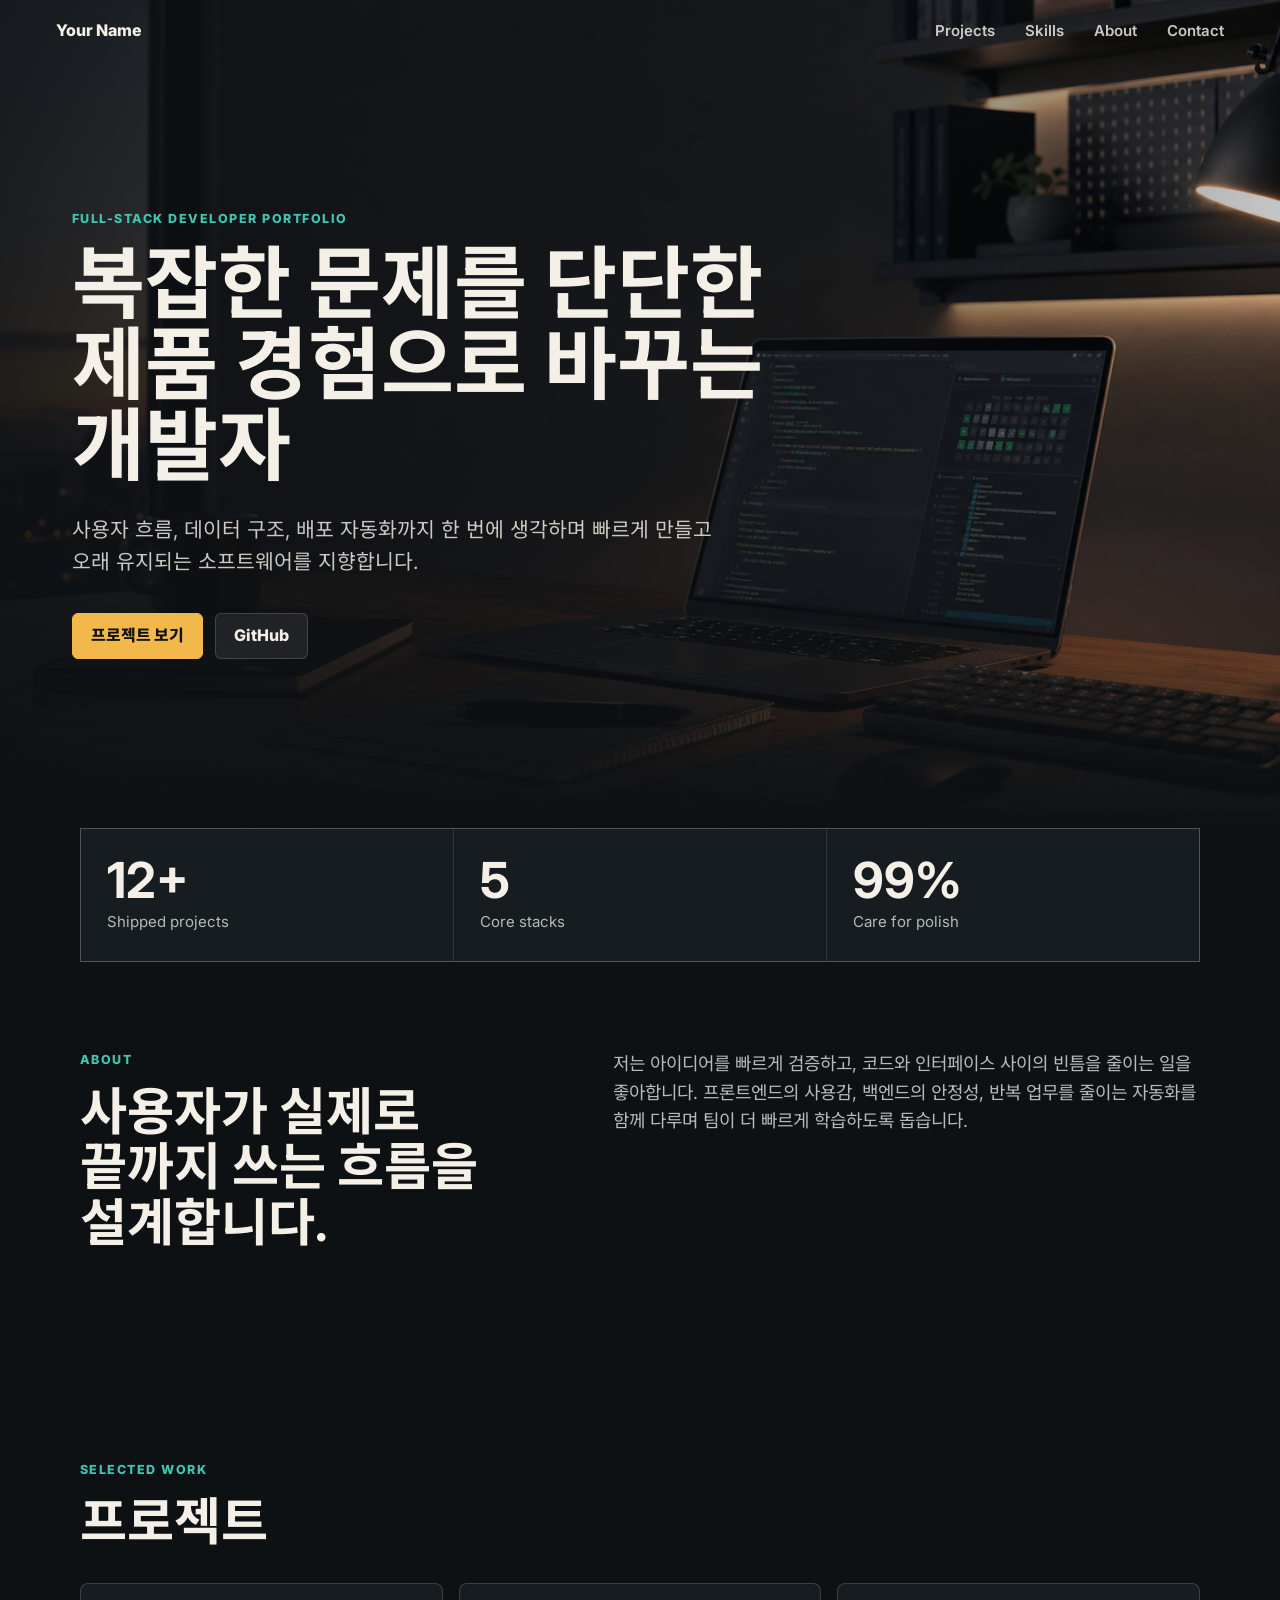
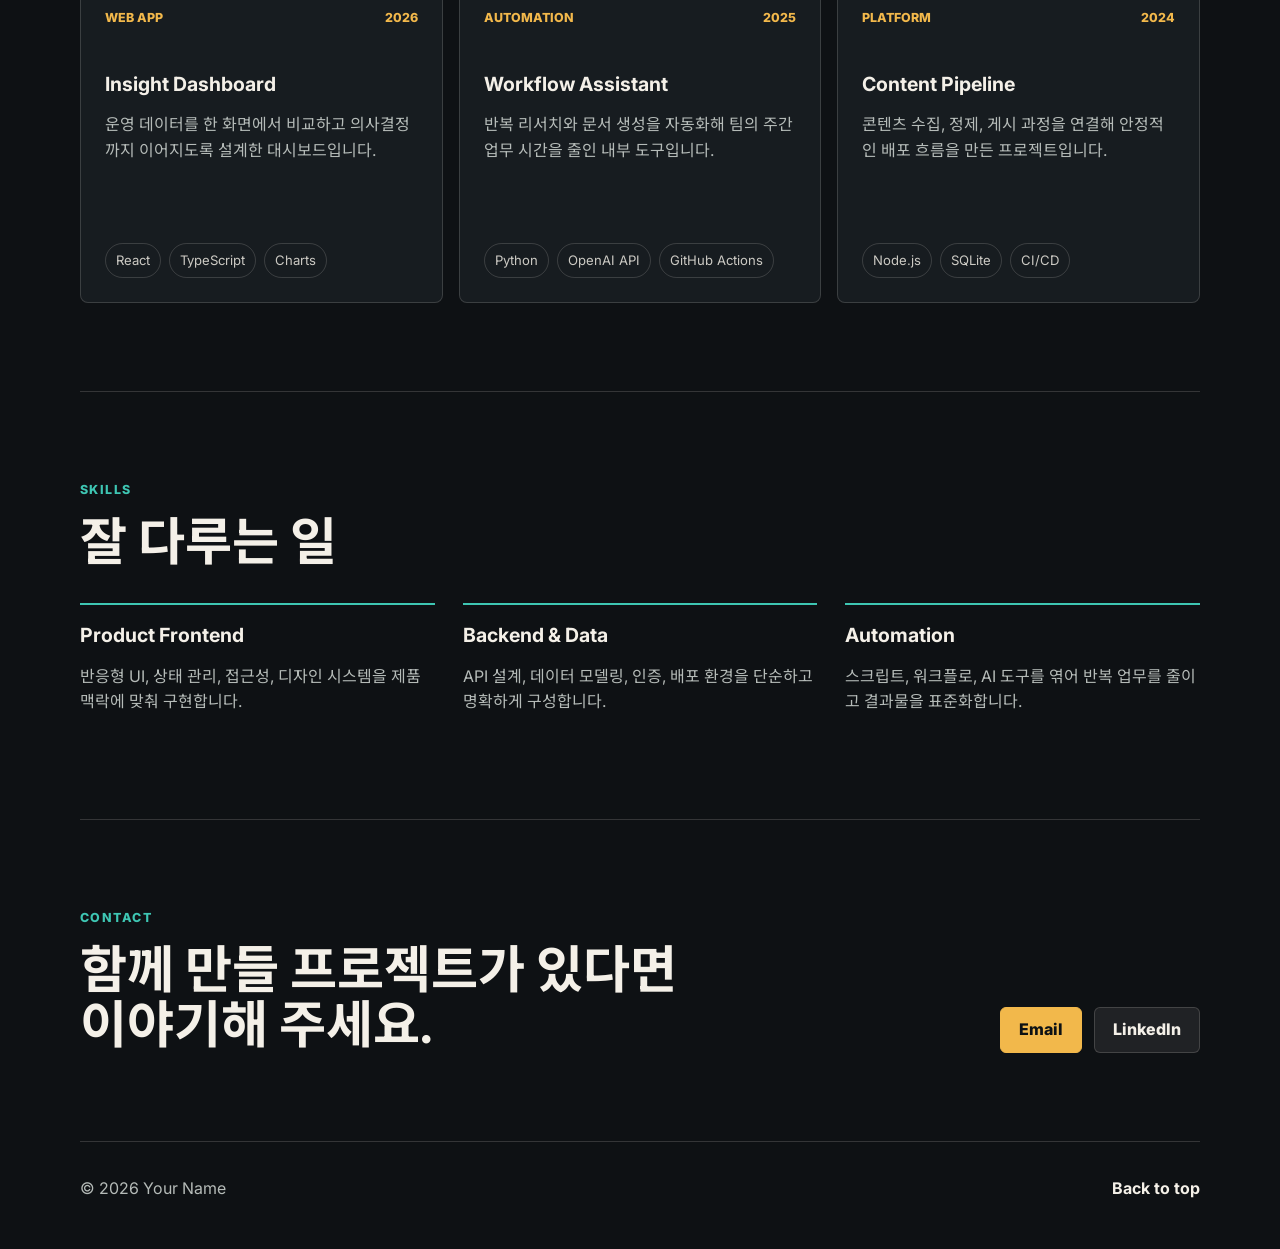
==== index.html @ 2c56b73a "Initial portfolio site" ====
<!doctype html>
<html lang="ko">
  <head>
    <meta charset="utf-8">
    <meta name="viewport" content="width=device-width, initial-scale=1">
    <meta name="description" content="문제를 제품으로 바꾸는 개발자 포트폴리오">
    <meta property="og:title" content="Developer Portfolio">
    <meta property="og:description" content="프론트엔드, 백엔드, 자동화를 연결해 실제로 쓰이는 제품을 만듭니다.">
    <meta property="og:type" content="website">
    <meta property="og:image" content="assets/hero-workspace.png">
    <title>Developer Portfolio</title>
    <link rel="preconnect" href="https://fonts.googleapis.com">
    <link rel="preconnect" href="https://fonts.gstatic.com" crossorigin>
    <link href="https://fonts.googleapis.com/css2?family=Inter:wght@400;500;600;700;800&family=Noto+Sans+KR:wght@400;500;700;800&display=swap" rel="stylesheet">
    <link rel="stylesheet" href="styles.css">
  </head>
  <body>
    <header class="site-header" data-header>
      <a class="brand" href="#top" aria-label="홈으로 이동">Your Name</a>
      <nav class="nav" aria-label="주요 섹션">
        <a href="#work">Projects</a>
        <a href="#skills">Skills</a>
        <a href="#about">About</a>
        <a href="#contact">Contact</a>
      </nav>
    </header>

    <main id="top">
      <section class="hero" aria-label="소개">
        <img class="hero-image" src="assets/hero-workspace.png" alt="개발자 작업 공간 이미지">
        <div class="hero-overlay"></div>
        <div class="hero-content">
          <p class="eyebrow">Full-stack Developer Portfolio</p>
          <h1>복잡한 문제를 단단한 제품 경험으로 바꾸는 개발자</h1>
          <p class="hero-copy">
            사용자 흐름, 데이터 구조, 배포 자동화까지 한 번에 생각하며 빠르게 만들고 오래 유지되는 소프트웨어를 지향합니다.
          </p>
          <div class="hero-actions" aria-label="주요 링크">
            <a class="button primary" href="#work">프로젝트 보기</a>
            <a class="button secondary" href="https://github.com/" target="_blank" rel="noreferrer">GitHub</a>
          </div>
        </div>
      </section>

      <section class="section stats" aria-label="주요 지표">
        <div>
          <strong>12+</strong>
          <span>Shipped projects</span>
        </div>
        <div>
          <strong>5</strong>
          <span>Core stacks</span>
        </div>
        <div>
          <strong>99%</strong>
          <span>Care for polish</span>
        </div>
      </section>

      <section class="section intro" id="about">
        <div class="section-heading">
          <p class="eyebrow">About</p>
          <h2>사용자가 실제로 끝까지 쓰는 흐름을 설계합니다.</h2>
        </div>
        <p>
          저는 아이디어를 빠르게 검증하고, 코드와 인터페이스 사이의 빈틈을 줄이는 일을 좋아합니다. 프론트엔드의 사용감,
          백엔드의 안정성, 반복 업무를 줄이는 자동화를 함께 다루며 팀이 더 빠르게 학습하도록 돕습니다.
        </p>
      </section>

      <section class="section work" id="work">
        <div class="section-heading">
          <p class="eyebrow">Selected Work</p>
          <h2>프로젝트</h2>
        </div>
        <div class="project-grid">
          <article class="project-card">
            <div class="project-meta">
              <span>Web App</span>
              <span>2026</span>
            </div>
            <h3>Insight Dashboard</h3>
            <p>운영 데이터를 한 화면에서 비교하고 의사결정까지 이어지도록 설계한 대시보드입니다.</p>
            <ul class="tag-list" aria-label="기술 스택">
              <li>React</li>
              <li>TypeScript</li>
              <li>Charts</li>
            </ul>
          </article>
          <article class="project-card">
            <div class="project-meta">
              <span>Automation</span>
              <span>2025</span>
            </div>
            <h3>Workflow Assistant</h3>
            <p>반복 리서치와 문서 생성을 자동화해 팀의 주간 업무 시간을 줄인 내부 도구입니다.</p>
            <ul class="tag-list" aria-label="기술 스택">
              <li>Python</li>
              <li>OpenAI API</li>
              <li>GitHub Actions</li>
            </ul>
          </article>
          <article class="project-card">
            <div class="project-meta">
              <span>Platform</span>
              <span>2024</span>
            </div>
            <h3>Content Pipeline</h3>
            <p>콘텐츠 수집, 정제, 게시 과정을 연결해 안정적인 배포 흐름을 만든 프로젝트입니다.</p>
            <ul class="tag-list" aria-label="기술 스택">
              <li>Node.js</li>
              <li>SQLite</li>
              <li>CI/CD</li>
            </ul>
          </article>
        </div>
      </section>

      <section class="section skills" id="skills">
        <div class="section-heading">
          <p class="eyebrow">Skills</p>
          <h2>잘 다루는 일</h2>
        </div>
        <div class="skill-columns">
          <div>
            <h3>Product Frontend</h3>
            <p>반응형 UI, 상태 관리, 접근성, 디자인 시스템을 제품 맥락에 맞춰 구현합니다.</p>
          </div>
          <div>
            <h3>Backend & Data</h3>
            <p>API 설계, 데이터 모델링, 인증, 배포 환경을 단순하고 명확하게 구성합니다.</p>
          </div>
          <div>
            <h3>Automation</h3>
            <p>스크립트, 워크플로, AI 도구를 엮어 반복 업무를 줄이고 결과물을 표준화합니다.</p>
          </div>
        </div>
      </section>

      <section class="section contact" id="contact">
        <div>
          <p class="eyebrow">Contact</p>
          <h2>함께 만들 프로젝트가 있다면 이야기해 주세요.</h2>
        </div>
        <div class="contact-actions">
          <a class="button primary" href="mailto:your.email@example.com">Email</a>
          <a class="button secondary" href="https://www.linkedin.com/" target="_blank" rel="noreferrer">LinkedIn</a>
        </div>
      </section>
    </main>

    <footer class="footer">
      <span>© <span data-year></span> Your Name</span>
      <a href="#top">Back to top</a>
    </footer>

    <script src="script.js"></script>
  </body>
</html>
---- styles.css ----
:root {
  color-scheme: dark;
  --bg: #0e1114;
  --panel: #171c20;
  --panel-strong: #20272c;
  --text: #f4f0e8;
  --muted: #b5bbb8;
  --line: rgba(244, 240, 232, 0.16);
  --accent: #f2b84b;
  --accent-2: #3ec6b3;
  --ink: #0d1114;
  --max: 1120px;
}

* {
  box-sizing: border-box;
}

html {
  scroll-behavior: smooth;
}

body {
  margin: 0;
  background: var(--bg);
  color: var(--text);
  font-family: Inter, "Noto Sans KR", system-ui, -apple-system, BlinkMacSystemFont, "Segoe UI", sans-serif;
  line-height: 1.6;
}

a {
  color: inherit;
  text-decoration: none;
}

.site-header {
  position: fixed;
  top: 0;
  left: 0;
  right: 0;
  z-index: 10;
  display: flex;
  align-items: center;
  justify-content: space-between;
  gap: 24px;
  padding: 18px clamp(20px, 5vw, 56px);
  border-bottom: 1px solid transparent;
  transition: background 180ms ease, border-color 180ms ease, backdrop-filter 180ms ease;
}

.site-header.is-scrolled {
  background: rgba(14, 17, 20, 0.84);
  border-color: var(--line);
  backdrop-filter: blur(16px);
}

.brand {
  font-weight: 800;
  letter-spacing: 0;
}

.nav {
  display: flex;
  align-items: center;
  gap: clamp(12px, 3vw, 30px);
  color: rgba(244, 240, 232, 0.82);
  font-size: 0.94rem;
  font-weight: 600;
}

.nav a {
  transition: color 160ms ease;
}

.nav a:hover {
  color: var(--text);
}

.hero {
  position: relative;
  min-height: 92vh;
  display: grid;
  align-items: center;
  overflow: hidden;
  padding: 132px clamp(20px, 6vw, 72px) 92px;
}

.hero-image,
.hero-overlay {
  position: absolute;
  inset: 0;
}

.hero-image {
  width: 100%;
  height: 100%;
  object-fit: cover;
}

.hero-overlay {
  background:
    linear-gradient(90deg, rgba(14, 17, 20, 0.92) 0%, rgba(14, 17, 20, 0.72) 42%, rgba(14, 17, 20, 0.24) 100%),
    linear-gradient(0deg, var(--bg) 0%, rgba(14, 17, 20, 0) 34%);
}

.hero-content {
  position: relative;
  width: min(760px, 100%);
}

.eyebrow {
  margin: 0 0 14px;
  color: var(--accent-2);
  font-size: 0.78rem;
  font-weight: 800;
  letter-spacing: 0.12em;
  text-transform: uppercase;
}

h1,
h2,
h3,
p {
  overflow-wrap: break-word;
}

h1 {
  margin: 0;
  max-width: 780px;
  font-size: clamp(3rem, 6.2vw, 5.8rem);
  line-height: 1.02;
  letter-spacing: 0;
  word-break: keep-all;
}

h2 {
  margin: 0;
  font-size: clamp(2rem, 4vw, 3.4rem);
  line-height: 1.08;
  letter-spacing: 0;
  word-break: keep-all;
}

h3 {
  margin: 0;
  font-size: 1.22rem;
  line-height: 1.25;
}

.hero-copy {
  max-width: 650px;
  margin: 28px 0 0;
  color: rgba(244, 240, 232, 0.82);
  font-size: clamp(1.04rem, 2vw, 1.28rem);
}

.hero-actions,
.contact-actions {
  display: flex;
  flex-wrap: wrap;
  gap: 12px;
  margin-top: 34px;
}

.button {
  display: inline-flex;
  min-height: 46px;
  align-items: center;
  justify-content: center;
  border: 1px solid var(--line);
  border-radius: 6px;
  padding: 0 18px;
  font-weight: 800;
  transition: transform 160ms ease, background 160ms ease, border-color 160ms ease;
}

.button:hover {
  transform: translateY(-2px);
}

.button.primary {
  background: var(--accent);
  color: var(--ink);
  border-color: var(--accent);
}

.button.secondary {
  background: rgba(244, 240, 232, 0.08);
  color: var(--text);
}

.section {
  width: min(var(--max), calc(100% - 40px));
  margin: 0 auto;
  padding: 88px 0;
}

.stats {
  display: grid;
  grid-template-columns: repeat(3, 1fr);
  gap: 1px;
  width: min(var(--max), calc(100% - 40px));
  padding: 0;
  background: var(--line);
  border: 1px solid var(--line);
}

.stats div {
  min-height: 132px;
  display: grid;
  align-content: center;
  gap: 4px;
  padding: 26px;
  background: var(--panel);
}

.stats strong {
  font-size: clamp(2rem, 4vw, 3.1rem);
  line-height: 1;
}

.stats span {
  color: var(--muted);
  font-size: 0.94rem;
}

.intro {
  display: grid;
  grid-template-columns: 0.9fr 1.1fr;
  gap: 52px;
  align-items: start;
}

.intro > p {
  margin: 0;
  color: var(--muted);
  font-size: 1.12rem;
}

.section-heading {
  margin-bottom: 34px;
}

.project-grid {
  display: grid;
  grid-template-columns: repeat(3, 1fr);
  gap: 16px;
}

.project-card {
  min-height: 320px;
  display: flex;
  flex-direction: column;
  padding: 24px;
  background: var(--panel);
  border: 1px solid var(--line);
  border-radius: 8px;
}

.project-card p {
  color: var(--muted);
}

.project-meta {
  display: flex;
  justify-content: space-between;
  gap: 16px;
  margin-bottom: 44px;
  color: var(--accent);
  font-size: 0.78rem;
  font-weight: 800;
  text-transform: uppercase;
}

.tag-list {
  display: flex;
  flex-wrap: wrap;
  gap: 8px;
  margin: auto 0 0;
  padding: 0;
  list-style: none;
}

.tag-list li {
  border: 1px solid var(--line);
  border-radius: 999px;
  padding: 6px 10px;
  color: rgba(244, 240, 232, 0.82);
  font-size: 0.82rem;
}

.skills {
  border-top: 1px solid var(--line);
  border-bottom: 1px solid var(--line);
}

.skill-columns {
  display: grid;
  grid-template-columns: repeat(3, 1fr);
  gap: 28px;
}

.skill-columns div {
  padding-top: 18px;
  border-top: 2px solid var(--accent-2);
}

.skill-columns p {
  color: var(--muted);
}

.contact {
  display: flex;
  align-items: end;
  justify-content: space-between;
  gap: 32px;
}

.contact h2 {
  max-width: 760px;
}

.footer {
  display: flex;
  align-items: center;
  justify-content: space-between;
  width: min(var(--max), calc(100% - 40px));
  margin: 0 auto;
  padding: 34px 0 48px;
  color: var(--muted);
  border-top: 1px solid var(--line);
}

.footer a {
  color: var(--text);
  font-weight: 700;
}

@media (max-width: 820px) {
  .site-header {
    align-items: flex-start;
    flex-direction: column;
    gap: 12px;
  }

  .nav {
    width: 100%;
    overflow-x: auto;
    padding-bottom: 2px;
  }

  .hero {
    min-height: 88vh;
    padding-top: 154px;
  }

  .stats,
  .intro,
  .project-grid,
  .skill-columns,
  .contact {
    grid-template-columns: 1fr;
  }

  .stats,
  .contact {
    display: grid;
  }

  .project-card {
    min-height: 280px;
  }
}

@media (max-width: 560px) {
  .hero {
    min-height: 86vh;
    padding-left: 20px;
    padding-right: 20px;
  }

  h1 {
    font-size: clamp(2.55rem, 13vw, 4rem);
  }

  .section {
    padding: 66px 0;
  }

  .stats div {
    min-height: 112px;
  }

  .button {
    width: 100%;
  }

  .footer {
    align-items: flex-start;
    flex-direction: column;
    gap: 12px;
  }
}
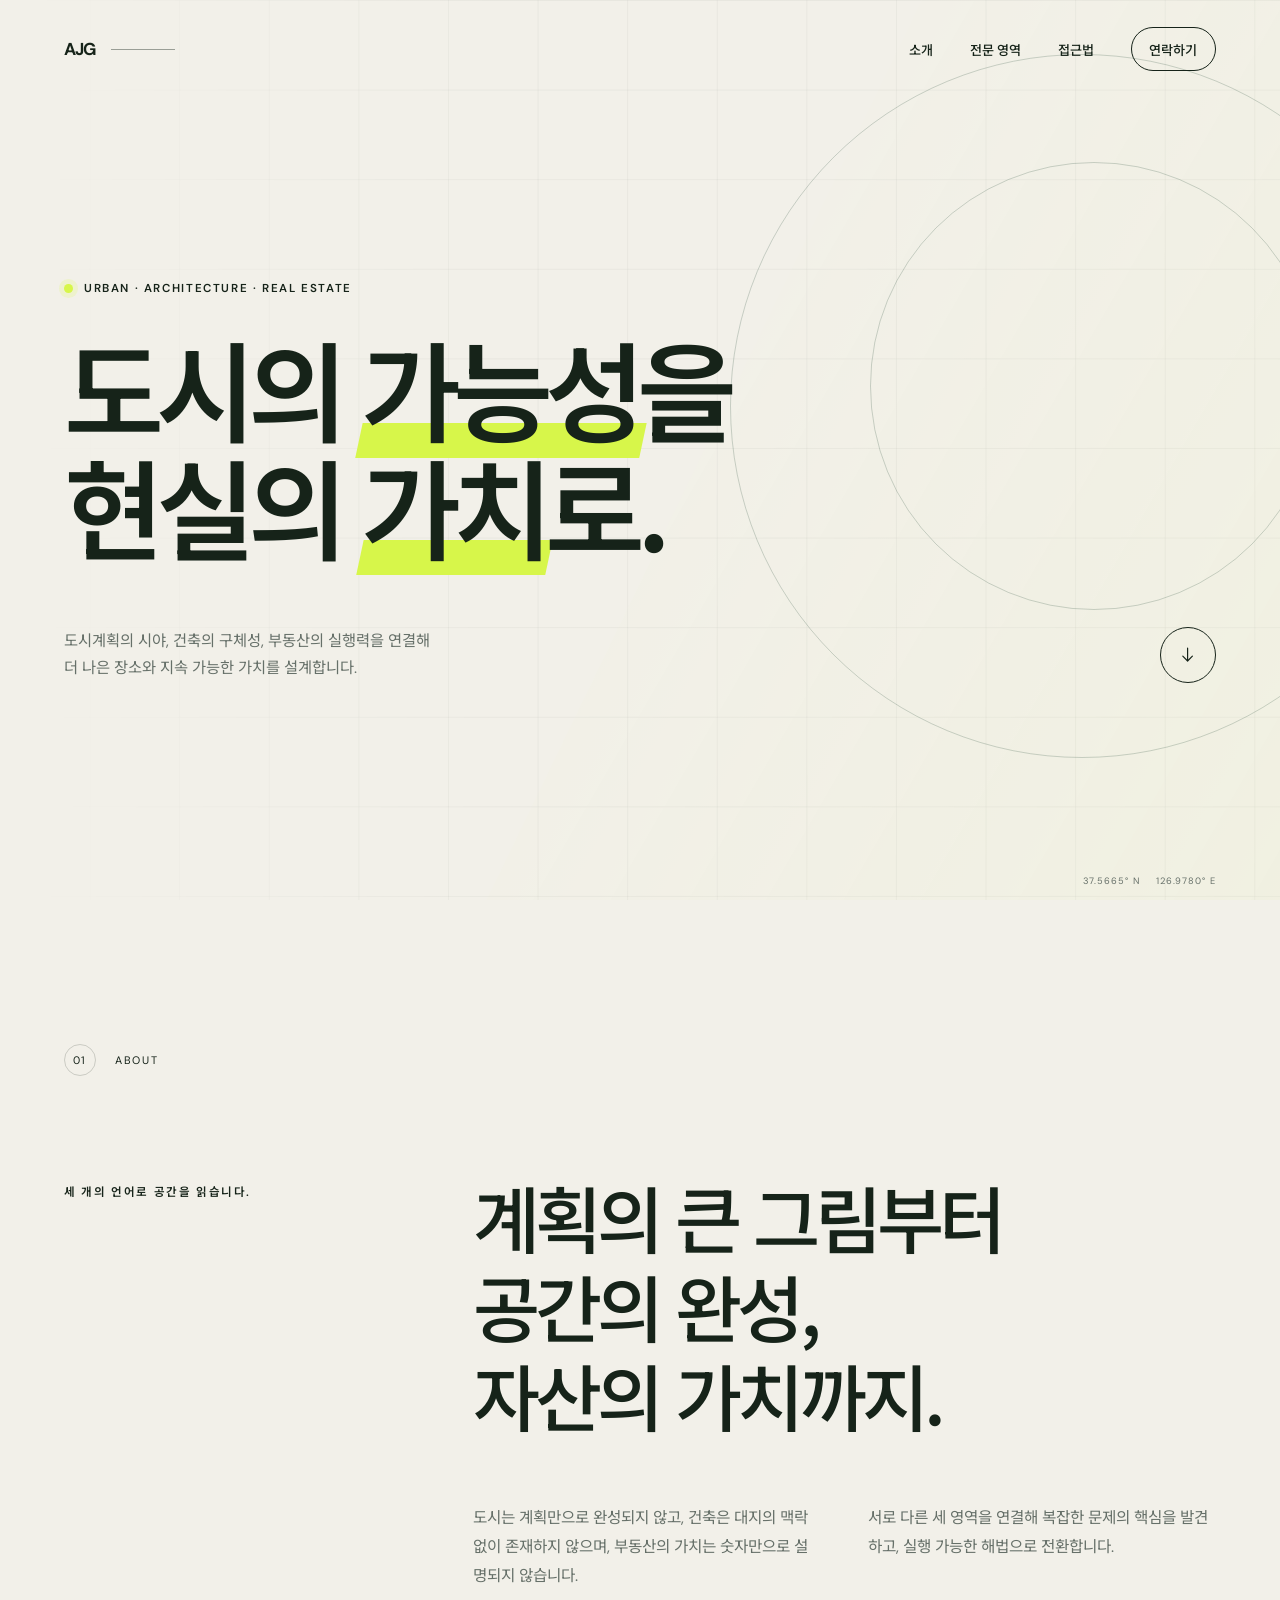
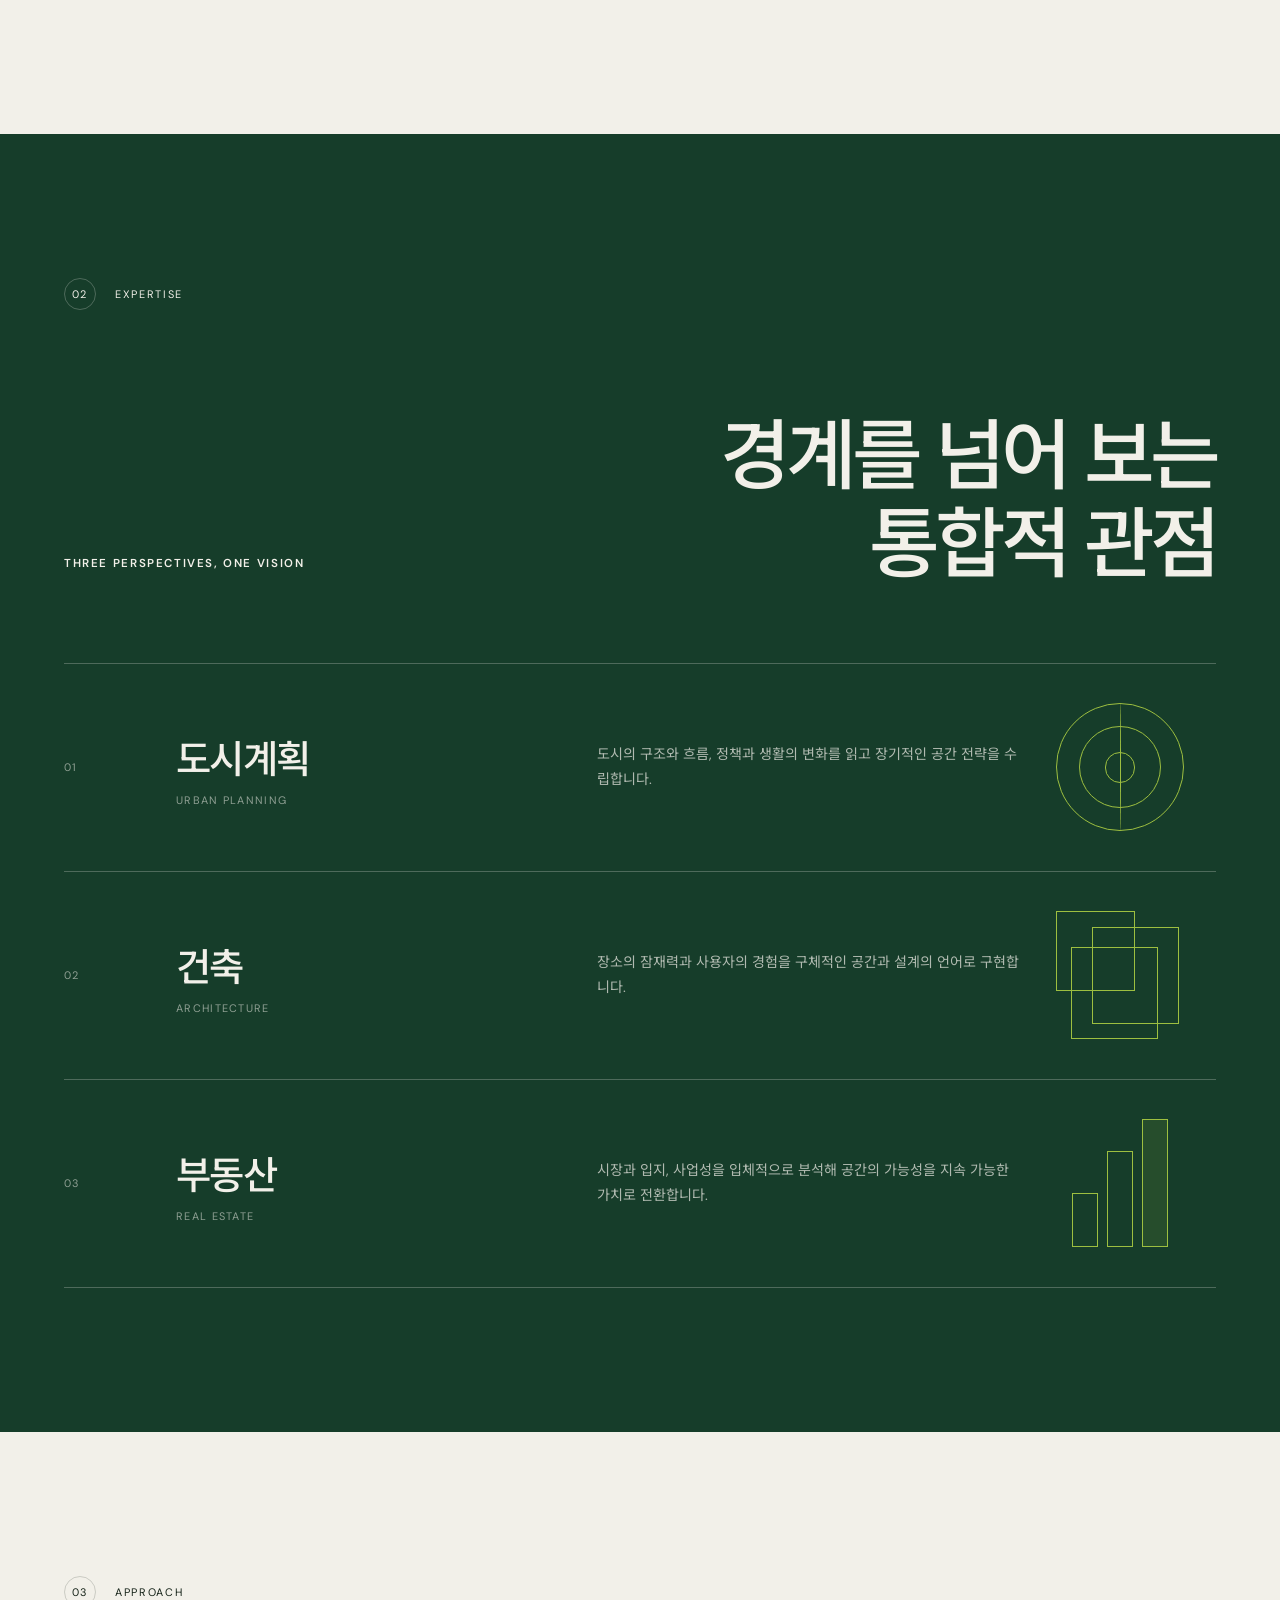
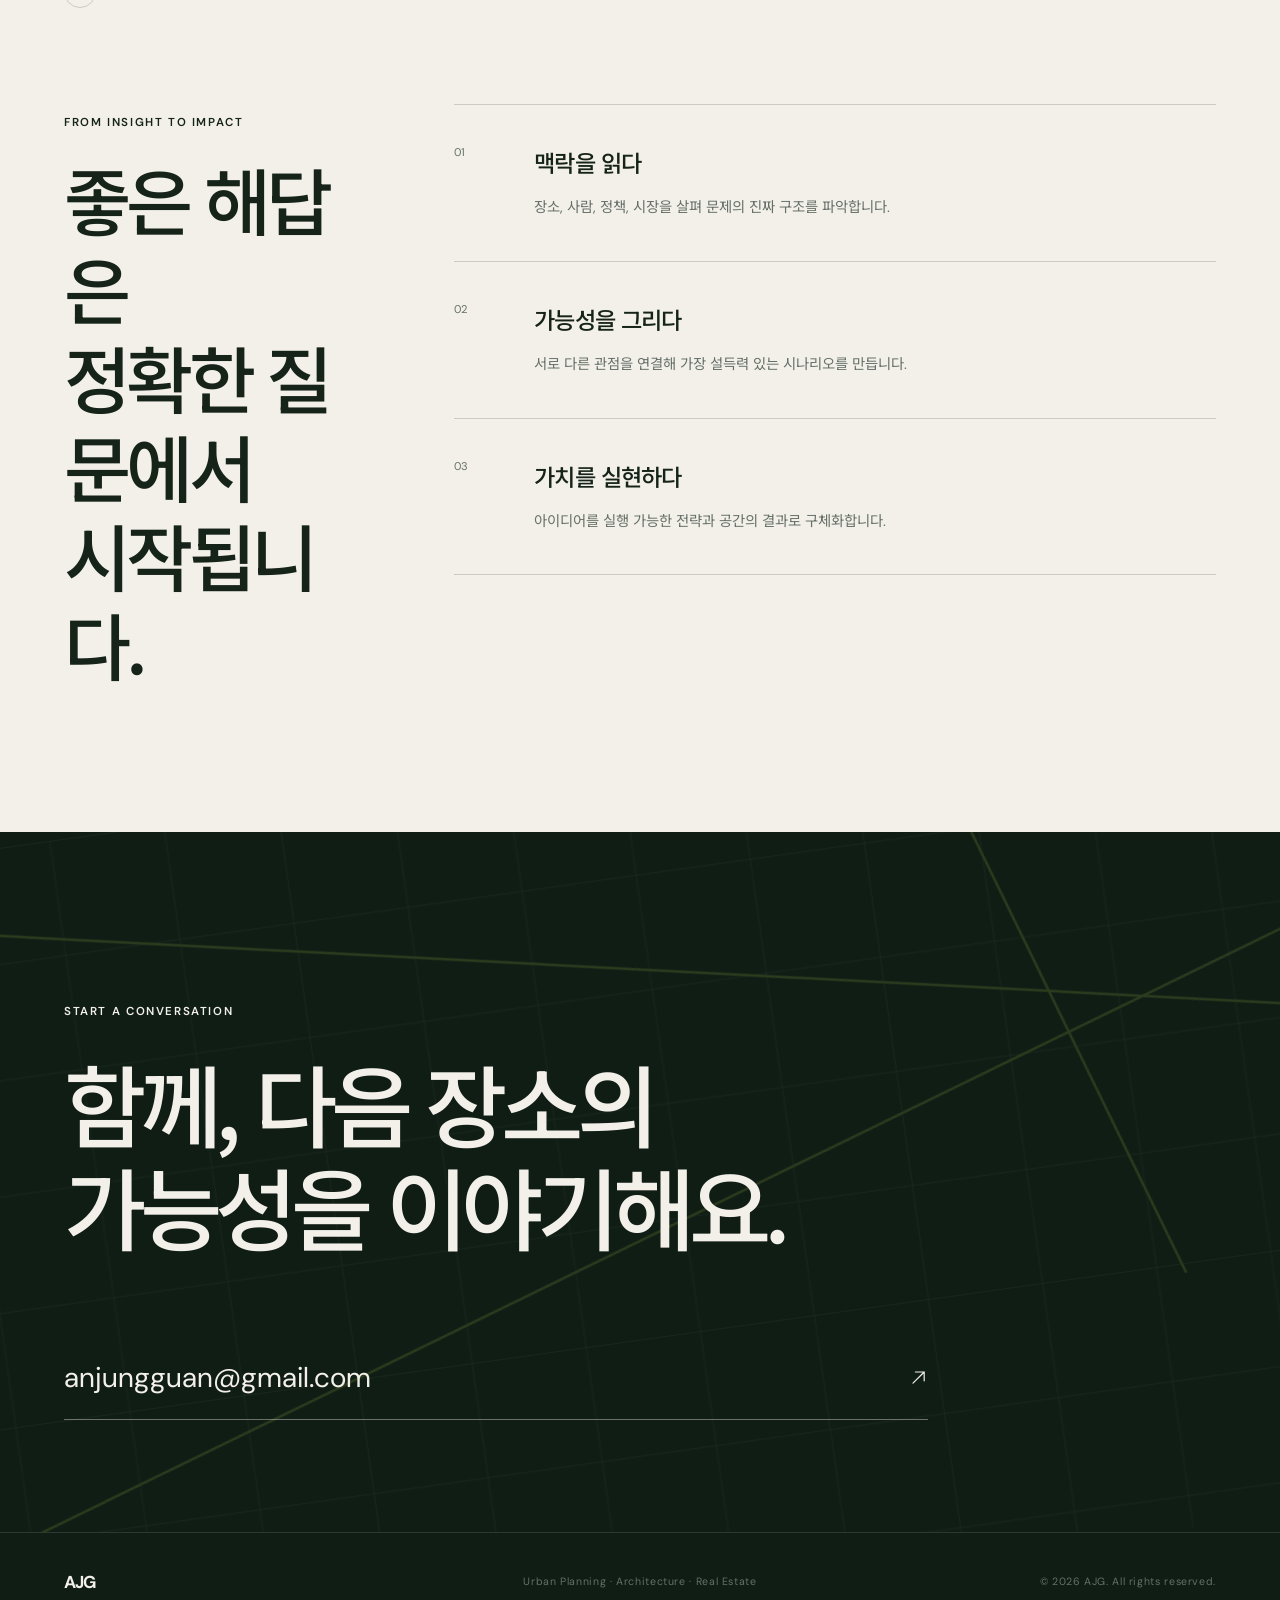
==== commit 9c9b13ce: "Update portfolio website" ====
--- a/index.html
+++ b/index.html
@@ -1,159 +1,227 @@
 <!doctype html>
 <html lang="ko">
   <head>
-    <meta charset="utf-8">
-    <meta name="viewport" content="width=device-width, initial-scale=1">
-    <meta name="description" content="문제를 제품으로 바꾸는 개발자 포트폴리오">
-    <meta property="og:title" content="Developer Portfolio">
-    <meta property="og:description" content="프론트엔드, 백엔드, 자동화를 연결해 실제로 쓰이는 제품을 만듭니다.">
-    <meta property="og:type" content="website">
-    <meta property="og:image" content="assets/hero-workspace.png">
-    <title>Developer Portfolio</title>
-    <link rel="preconnect" href="https://fonts.googleapis.com">
-    <link rel="preconnect" href="https://fonts.gstatic.com" crossorigin>
-    <link href="https://fonts.googleapis.com/css2?family=Inter:wght@400;500;600;700;800&family=Noto+Sans+KR:wght@400;500;700;800&display=swap" rel="stylesheet">
-    <link rel="stylesheet" href="styles.css">
+    <meta charset="UTF-8" />
+    <meta name="viewport" content="width=device-width, initial-scale=1.0" />
+    <meta
+      name="description"
+      content="도시계획, 건축, 부동산을 하나의 관점으로 연결하는 전문가 포트폴리오"
+    />
+    <meta name="theme-color" content="#f2f0e9" />
+    <title>AJG — 도시의 가능성을 설계합니다</title>
+    <link rel="preconnect" href="https://fonts.googleapis.com" />
+    <link rel="preconnect" href="https://fonts.gstatic.com" crossorigin />
+    <link
+      href="https://fonts.googleapis.com/css2?family=DM+Sans:wght@400;500;600&family=Noto+Sans+KR:wght@400;500;600;700&display=swap"
+      rel="stylesheet"
+    />
+    <link rel="stylesheet" href="./styles.css" />
+    <script src="./script.js" defer></script>
   </head>
   <body>
-    <header class="site-header" data-header>
-      <a class="brand" href="#top" aria-label="홈으로 이동">Your Name</a>
-      <nav class="nav" aria-label="주요 섹션">
-        <a href="#work">Projects</a>
-        <a href="#skills">Skills</a>
-        <a href="#about">About</a>
-        <a href="#contact">Contact</a>
+    <div class="cursor-glow" aria-hidden="true"></div>
+
+    <header class="site-header">
+      <a class="brand" href="#top" aria-label="처음으로">
+        <span class="brand-mark">AJG</span>
+        <span class="brand-line"></span>
+      </a>
+
+      <button class="menu-toggle" type="button" aria-expanded="false" aria-controls="main-nav">
+        <span class="sr-only">메뉴 열기</span>
+        <span></span>
+        <span></span>
+      </button>
+
+      <nav id="main-nav" class="main-nav" aria-label="주요 메뉴">
+        <a href="#about">소개</a>
+        <a href="#expertise">전문 영역</a>
+        <a href="#process">접근법</a>
+        <a class="nav-contact" href="#contact">연락하기</a>
       </nav>
     </header>
 
     <main id="top">
-      <section class="hero" aria-label="소개">
-        <img class="hero-image" src="assets/hero-workspace.png" alt="개발자 작업 공간 이미지">
-        <div class="hero-overlay"></div>
-        <div class="hero-content">
-          <p class="eyebrow">Full-stack Developer Portfolio</p>
-          <h1>복잡한 문제를 단단한 제품 경험으로 바꾸는 개발자</h1>
-          <p class="hero-copy">
-            사용자 흐름, 데이터 구조, 배포 자동화까지 한 번에 생각하며 빠르게 만들고 오래 유지되는 소프트웨어를 지향합니다.
+      <section class="hero">
+        <div class="hero-grid" aria-hidden="true"></div>
+        <div class="hero-orbit orbit-one" aria-hidden="true"></div>
+        <div class="hero-orbit orbit-two" aria-hidden="true"></div>
+
+        <div class="hero-kicker reveal">
+          <span class="pulse"></span>
+          Urban · Architecture · Real Estate
+        </div>
+
+        <h1 class="hero-title reveal">
+          도시의 <em>가능성</em>을<br />
+          현실의 <em>가치</em>로.
+        </h1>
+
+        <div class="hero-footer reveal">
+          <p>
+            도시계획의 시야, 건축의 구체성, 부동산의 실행력을 연결해<br />
+            더 나은 장소와 지속 가능한 가치를 설계합니다.
           </p>
-          <div class="hero-actions" aria-label="주요 링크">
-            <a class="button primary" href="#work">프로젝트 보기</a>
-            <a class="button secondary" href="https://github.com/" target="_blank" rel="noreferrer">GitHub</a>
+          <a class="round-link" href="#about" aria-label="소개로 이동">
+            <svg viewBox="0 0 24 24" aria-hidden="true">
+              <path d="M12 4v16M6 14l6 6 6-6" />
+            </svg>
+          </a>
+        </div>
+
+        <div class="coordinate" aria-hidden="true">
+          <span>37.5665° N</span>
+          <span>126.9780° E</span>
+        </div>
+      </section>
+
+      <section id="about" class="section about">
+        <div class="section-label reveal">
+          <span>01</span>
+          <p>About</p>
+        </div>
+
+        <div class="about-content">
+          <p class="eyebrow reveal">세 개의 언어로 공간을 읽습니다.</p>
+          <h2 class="section-title reveal">
+            계획의 큰 그림부터<br />
+            공간의 완성,<br />
+            자산의 가치까지.
+          </h2>
+          <div class="about-copy reveal">
+            <p>
+              도시는 계획만으로 완성되지 않고, 건축은 대지의 맥락 없이 존재하지 않으며,
+              부동산의 가치는 숫자만으로 설명되지 않습니다.
+            </p>
+            <p>
+              서로 다른 세 영역을 연결해 복잡한 문제의 핵심을 발견하고, 실행 가능한
+              해법으로 전환합니다.
+            </p>
           </div>
         </div>
       </section>
 
-      <section class="section stats" aria-label="주요 지표">
-        <div>
-          <strong>12+</strong>
-          <span>Shipped projects</span>
-        </div>
-        <div>
-          <strong>5</strong>
-          <span>Core stacks</span>
-        </div>
-        <div>
-          <strong>99%</strong>
-          <span>Care for polish</span>
-        </div>
-      </section>
-
-      <section class="section intro" id="about">
-        <div class="section-heading">
-          <p class="eyebrow">About</p>
-          <h2>사용자가 실제로 끝까지 쓰는 흐름을 설계합니다.</h2>
-        </div>
-        <p>
-          저는 아이디어를 빠르게 검증하고, 코드와 인터페이스 사이의 빈틈을 줄이는 일을 좋아합니다. 프론트엔드의 사용감,
-          백엔드의 안정성, 반복 업무를 줄이는 자동화를 함께 다루며 팀이 더 빠르게 학습하도록 돕습니다.
-        </p>
-      </section>
-
-      <section class="section work" id="work">
-        <div class="section-heading">
-          <p class="eyebrow">Selected Work</p>
-          <h2>프로젝트</h2>
-        </div>
-        <div class="project-grid">
-          <article class="project-card">
-            <div class="project-meta">
-              <span>Web App</span>
-              <span>2026</span>
-            </div>
-            <h3>Insight Dashboard</h3>
-            <p>운영 데이터를 한 화면에서 비교하고 의사결정까지 이어지도록 설계한 대시보드입니다.</p>
-            <ul class="tag-list" aria-label="기술 스택">
-              <li>React</li>
-              <li>TypeScript</li>
-              <li>Charts</li>
-            </ul>
+      <section id="expertise" class="section expertise">
+        <div class="section-label light reveal">
+          <span>02</span>
+          <p>Expertise</p>
+        </div>
+
+        <div class="expertise-heading reveal">
+          <p class="eyebrow">Three perspectives, one vision</p>
+          <h2>경계를 넘어 보는<br />통합적 관점</h2>
+        </div>
+
+        <div class="expertise-list">
+          <article class="expertise-item reveal">
+            <span class="item-number">01</span>
+            <div>
+              <h3>도시계획</h3>
+              <p class="en">Urban Planning</p>
+            </div>
+            <p class="item-copy">
+              도시의 구조와 흐름, 정책과 생활의 변화를 읽고 장기적인 공간 전략을
+              수립합니다.
+            </p>
+            <div class="item-symbol urban-symbol" aria-hidden="true">
+              <span></span><span></span><span></span><span></span>
+            </div>
           </article>
-          <article class="project-card">
-            <div class="project-meta">
-              <span>Automation</span>
-              <span>2025</span>
-            </div>
-            <h3>Workflow Assistant</h3>
-            <p>반복 리서치와 문서 생성을 자동화해 팀의 주간 업무 시간을 줄인 내부 도구입니다.</p>
-            <ul class="tag-list" aria-label="기술 스택">
-              <li>Python</li>
-              <li>OpenAI API</li>
-              <li>GitHub Actions</li>
-            </ul>
+
+          <article class="expertise-item reveal">
+            <span class="item-number">02</span>
+            <div>
+              <h3>건축</h3>
+              <p class="en">Architecture</p>
+            </div>
+            <p class="item-copy">
+              장소의 잠재력과 사용자의 경험을 구체적인 공간과 설계의 언어로
+              구현합니다.
+            </p>
+            <div class="item-symbol architecture-symbol" aria-hidden="true">
+              <span></span><span></span><span></span>
+            </div>
           </article>
-          <article class="project-card">
-            <div class="project-meta">
-              <span>Platform</span>
-              <span>2024</span>
-            </div>
-            <h3>Content Pipeline</h3>
-            <p>콘텐츠 수집, 정제, 게시 과정을 연결해 안정적인 배포 흐름을 만든 프로젝트입니다.</p>
-            <ul class="tag-list" aria-label="기술 스택">
-              <li>Node.js</li>
-              <li>SQLite</li>
-              <li>CI/CD</li>
-            </ul>
+
+          <article class="expertise-item reveal">
+            <span class="item-number">03</span>
+            <div>
+              <h3>부동산</h3>
+              <p class="en">Real Estate</p>
+            </div>
+            <p class="item-copy">
+              시장과 입지, 사업성을 입체적으로 분석해 공간의 가능성을 지속 가능한
+              가치로 전환합니다.
+            </p>
+            <div class="item-symbol realestate-symbol" aria-hidden="true">
+              <span></span><span></span><span></span>
+            </div>
           </article>
         </div>
       </section>
 
-      <section class="section skills" id="skills">
-        <div class="section-heading">
-          <p class="eyebrow">Skills</p>
-          <h2>잘 다루는 일</h2>
-        </div>
-        <div class="skill-columns">
-          <div>
-            <h3>Product Frontend</h3>
-            <p>반응형 UI, 상태 관리, 접근성, 디자인 시스템을 제품 맥락에 맞춰 구현합니다.</p>
-          </div>
-          <div>
-            <h3>Backend & Data</h3>
-            <p>API 설계, 데이터 모델링, 인증, 배포 환경을 단순하고 명확하게 구성합니다.</p>
-          </div>
-          <div>
-            <h3>Automation</h3>
-            <p>스크립트, 워크플로, AI 도구를 엮어 반복 업무를 줄이고 결과물을 표준화합니다.</p>
-          </div>
-        </div>
-      </section>
-
-      <section class="section contact" id="contact">
-        <div>
-          <p class="eyebrow">Contact</p>
-          <h2>함께 만들 프로젝트가 있다면 이야기해 주세요.</h2>
-        </div>
-        <div class="contact-actions">
-          <a class="button primary" href="mailto:your.email@example.com">Email</a>
-          <a class="button secondary" href="https://www.linkedin.com/" target="_blank" rel="noreferrer">LinkedIn</a>
-        </div>
+      <section id="process" class="section process">
+        <div class="section-label reveal">
+          <span>03</span>
+          <p>Approach</p>
+        </div>
+
+        <div class="process-intro">
+          <p class="eyebrow reveal">From insight to impact</p>
+          <h2 class="section-title reveal">
+            좋은 해답은<br />
+            정확한 질문에서<br />
+            시작됩니다.
+          </h2>
+        </div>
+
+        <ol class="process-steps">
+          <li class="reveal">
+            <span>01</span>
+            <div>
+              <h3>맥락을 읽다</h3>
+              <p>장소, 사람, 정책, 시장을 살펴 문제의 진짜 구조를 파악합니다.</p>
+            </div>
+          </li>
+          <li class="reveal">
+            <span>02</span>
+            <div>
+              <h3>가능성을 그리다</h3>
+              <p>서로 다른 관점을 연결해 가장 설득력 있는 시나리오를 만듭니다.</p>
+            </div>
+          </li>
+          <li class="reveal">
+            <span>03</span>
+            <div>
+              <h3>가치를 실현하다</h3>
+              <p>아이디어를 실행 가능한 전략과 공간의 결과로 구체화합니다.</p>
+            </div>
+          </li>
+        </ol>
+      </section>
+
+      <section id="contact" class="contact">
+        <div class="contact-map" aria-hidden="true">
+          <div class="map-street street-a"></div>
+          <div class="map-street street-b"></div>
+          <div class="map-street street-c"></div>
+          <div class="map-street street-d"></div>
+        </div>
+        <p class="eyebrow reveal">Start a conversation</p>
+        <h2 class="reveal">함께, 다음 장소의<br />가능성을 이야기해요.</h2>
+        <a class="email-link reveal" href="mailto:anjungguan@gmail.com">
+          <span>anjungguan@gmail.com</span>
+          <svg viewBox="0 0 24 24" aria-hidden="true">
+            <path d="M5 19 19 5M8 5h11v11" />
+          </svg>
+        </a>
       </section>
     </main>
 
-    <footer class="footer">
-      <span>© <span data-year></span> Your Name</span>
-      <a href="#top">Back to top</a>
+    <footer>
+      <a class="brand" href="#top"><span class="brand-mark">AJG</span></a>
+      <p>Urban Planning · Architecture · Real Estate</p>
+      <p>© <span id="year"></span> AJG. All rights reserved.</p>
     </footer>
-
-    <script src="script.js"></script>
   </body>
 </html>
--- a/styles.css
+++ b/styles.css
@@ -1,15 +1,11 @@
 :root {
-  color-scheme: dark;
-  --bg: #0e1114;
-  --panel: #171c20;
-  --panel-strong: #20272c;
-  --text: #f4f0e8;
-  --muted: #b5bbb8;
-  --line: rgba(244, 240, 232, 0.16);
-  --accent: #f2b84b;
-  --accent-2: #3ec6b3;
-  --ink: #0d1114;
-  --max: 1120px;
+  --paper: #f2f0e9;
+  --ink: #162319;
+  --green: #163d2a;
+  --acid: #d7f64a;
+  --line: rgba(22, 35, 25, 0.18);
+  --muted: #667069;
+  --pad: clamp(1.25rem, 5vw, 5rem);
 }
 
 * {
@@ -22,10 +18,10 @@
 
 body {
   margin: 0;
-  background: var(--bg);
-  color: var(--text);
-  font-family: Inter, "Noto Sans KR", system-ui, -apple-system, BlinkMacSystemFont, "Segoe UI", sans-serif;
-  line-height: 1.6;
+  background: var(--paper);
+  color: var(--ink);
+  font-family: "DM Sans", "Noto Sans KR", sans-serif;
+  overflow-x: hidden;
 }
 
 a {
@@ -33,371 +29,782 @@
   text-decoration: none;
 }
 
+button {
+  color: inherit;
+  font: inherit;
+}
+
+.sr-only {
+  position: absolute;
+  width: 1px;
+  height: 1px;
+  padding: 0;
+  margin: -1px;
+  overflow: hidden;
+  clip: rect(0, 0, 0, 0);
+  white-space: nowrap;
+  border: 0;
+}
+
+.cursor-glow {
+  position: fixed;
+  z-index: 20;
+  width: 20rem;
+  height: 20rem;
+  pointer-events: none;
+  border-radius: 50%;
+  background: radial-gradient(circle, rgba(215, 246, 74, 0.11), transparent 65%);
+  transform: translate(-50%, -50%);
+  opacity: 0;
+  transition: opacity 0.3s;
+}
+
 .site-header {
-  position: fixed;
+  position: absolute;
+  z-index: 10;
   top: 0;
   left: 0;
-  right: 0;
-  z-index: 10;
   display: flex;
   align-items: center;
   justify-content: space-between;
-  gap: 24px;
-  padding: 18px clamp(20px, 5vw, 56px);
-  border-bottom: 1px solid transparent;
-  transition: background 180ms ease, border-color 180ms ease, backdrop-filter 180ms ease;
-}
-
-.site-header.is-scrolled {
-  background: rgba(14, 17, 20, 0.84);
-  border-color: var(--line);
-  backdrop-filter: blur(16px);
+  width: 100%;
+  padding: 1.7rem var(--pad);
 }
 
 .brand {
-  font-weight: 800;
-  letter-spacing: 0;
-}
-
-.nav {
   display: flex;
   align-items: center;
-  gap: clamp(12px, 3vw, 30px);
-  color: rgba(244, 240, 232, 0.82);
-  font-size: 0.94rem;
-  font-weight: 600;
-}
-
-.nav a {
-  transition: color 160ms ease;
-}
-
-.nav a:hover {
-  color: var(--text);
+  gap: 1rem;
+}
+
+.brand-mark {
+  font-size: 1.08rem;
+  font-weight: 700;
+  letter-spacing: -0.06em;
+}
+
+.brand-line {
+  width: 4rem;
+  height: 1px;
+  background: currentColor;
+  opacity: 0.4;
+}
+
+.main-nav {
+  display: flex;
+  align-items: center;
+  gap: 2.3rem;
+  font-size: 0.82rem;
+  font-weight: 500;
+}
+
+.main-nav a {
+  transition: opacity 0.2s;
+}
+
+.main-nav a:hover {
+  opacity: 0.55;
+}
+
+.nav-contact {
+  padding: 0.72rem 1.1rem;
+  border: 1px solid currentColor;
+  border-radius: 3rem;
+}
+
+.menu-toggle {
+  display: none;
+  border: 0;
+  background: transparent;
 }
 
 .hero {
   position: relative;
-  min-height: 92vh;
+  display: flex;
+  min-height: 100svh;
+  flex-direction: column;
+  justify-content: center;
+  overflow: hidden;
+  padding: 8rem var(--pad) 4rem;
+}
+
+.hero-grid {
+  position: absolute;
+  inset: 0;
+  opacity: 0.24;
+  background-image:
+    linear-gradient(var(--line) 1px, transparent 1px),
+    linear-gradient(90deg, var(--line) 1px, transparent 1px);
+  background-size: 7vw 7vw;
+  mask-image: linear-gradient(to right, transparent, black 38%, black);
+}
+
+.hero-grid::after {
+  position: absolute;
+  content: "";
+  inset: 0;
+  background: linear-gradient(120deg, transparent 45%, rgba(215, 246, 74, 0.2));
+  clip-path: polygon(72% 0, 100% 0, 100% 100%, 38% 100%);
+}
+
+.hero-orbit {
+  position: absolute;
+  right: -12vw;
+  width: 55vw;
+  aspect-ratio: 1;
+  border: 1px solid rgba(22, 61, 42, 0.2);
+  border-radius: 50%;
+}
+
+.orbit-one {
+  top: 6vh;
+}
+
+.orbit-two {
+  top: 18vh;
+  right: -3vw;
+  width: 35vw;
+}
+
+.hero-kicker,
+.eyebrow {
+  position: relative;
+  z-index: 1;
+  text-transform: uppercase;
+  font-size: 0.72rem;
+  font-weight: 600;
+  letter-spacing: 0.14em;
+}
+
+.hero-kicker {
+  display: flex;
+  align-items: center;
+  gap: 0.7rem;
+  margin-bottom: 2rem;
+}
+
+.pulse {
+  width: 0.55rem;
+  height: 0.55rem;
+  border-radius: 50%;
+  background: var(--acid);
+  box-shadow: 0 0 0 5px rgba(215, 246, 74, 0.18);
+}
+
+.hero-title {
+  position: relative;
+  z-index: 1;
+  max-width: 1050px;
+  margin: 0;
+  font-family: "Noto Sans KR", sans-serif;
+  font-size: clamp(3.5rem, 8.5vw, 8.5rem);
+  font-weight: 600;
+  line-height: 1.08;
+  letter-spacing: -0.075em;
+}
+
+.hero-title em {
+  position: relative;
+  font-style: normal;
+}
+
+.hero-title em::after {
+  position: absolute;
+  z-index: -1;
+  bottom: 5%;
+  left: -1%;
+  width: 103%;
+  height: 22%;
+  content: "";
+  background: var(--acid);
+  transform: skewX(-12deg);
+}
+
+.hero-footer {
+  position: relative;
+  z-index: 1;
+  display: flex;
+  align-items: flex-end;
+  justify-content: space-between;
+  margin-top: 4rem;
+}
+
+.hero-footer p {
+  margin: 0;
+  color: var(--muted);
+  font-size: clamp(0.9rem, 1.2vw, 1.05rem);
+  line-height: 1.8;
+}
+
+.round-link {
   display: grid;
+  width: 3.5rem;
+  height: 3.5rem;
+  place-items: center;
+  border: 1px solid var(--ink);
+  border-radius: 50%;
+  transition: 0.25s ease;
+}
+
+.round-link:hover {
+  color: var(--paper);
+  background: var(--ink);
+  transform: translateY(4px);
+}
+
+.round-link svg,
+.email-link svg {
+  width: 1.2rem;
+  fill: none;
+  stroke: currentColor;
+  stroke-linecap: round;
+  stroke-linejoin: round;
+  stroke-width: 1.5;
+}
+
+.coordinate {
+  position: absolute;
+  right: var(--pad);
+  bottom: 0.8rem;
+  display: flex;
+  gap: 1rem;
+  color: var(--muted);
+  font-size: 0.58rem;
+  letter-spacing: 0.1em;
+}
+
+.section {
+  padding: 9rem var(--pad);
+}
+
+.section-label {
+  display: flex;
   align-items: center;
-  overflow: hidden;
-  padding: 132px clamp(20px, 6vw, 72px) 92px;
-}
-
-.hero-image,
-.hero-overlay {
-  position: absolute;
-  inset: 0;
-}
-
-.hero-image {
-  width: 100%;
-  height: 100%;
-  object-fit: cover;
-}
-
-.hero-overlay {
-  background:
-    linear-gradient(90deg, rgba(14, 17, 20, 0.92) 0%, rgba(14, 17, 20, 0.72) 42%, rgba(14, 17, 20, 0.24) 100%),
-    linear-gradient(0deg, var(--bg) 0%, rgba(14, 17, 20, 0) 34%);
-}
-
-.hero-content {
+  gap: 1.2rem;
+  margin-bottom: 6rem;
+  font-size: 0.68rem;
+  text-transform: uppercase;
+  letter-spacing: 0.15em;
+}
+
+.section-label span {
+  display: grid;
+  width: 2rem;
+  height: 2rem;
+  place-items: center;
+  border: 1px solid var(--line);
+  border-radius: 50%;
+}
+
+.section-label p {
+  margin: 0;
+}
+
+.about-content {
+  display: grid;
+  grid-template-columns: minmax(12rem, 0.65fr) 1.4fr;
+  column-gap: 5vw;
+}
+
+.about-content > .eyebrow {
+  grid-row: span 2;
+  margin-top: 0.7rem;
+}
+
+.section-title {
+  margin: 0;
+  font-family: "Noto Sans KR", sans-serif;
+  font-size: clamp(2.7rem, 5.7vw, 6rem);
+  font-weight: 500;
+  line-height: 1.22;
+  letter-spacing: -0.065em;
+}
+
+.about-copy {
+  display: grid;
+  grid-template-columns: 1fr 1fr;
+  gap: 3rem;
+  margin-top: 4rem;
+  color: var(--muted);
+  font-size: 0.98rem;
+  line-height: 1.85;
+}
+
+.about-copy p {
+  margin: 0;
+}
+
+.expertise {
+  color: var(--paper);
+  background: var(--green);
+}
+
+.section-label.light span {
+  border-color: rgba(242, 240, 233, 0.25);
+}
+
+.expertise-heading {
+  display: flex;
+  align-items: flex-end;
+  justify-content: space-between;
+  margin-bottom: 5rem;
+}
+
+.expertise-heading h2 {
+  margin: 0;
+  text-align: right;
+  font-family: "Noto Sans KR", sans-serif;
+  font-size: clamp(2.8rem, 6vw, 6rem);
+  font-weight: 500;
+  line-height: 1.15;
+  letter-spacing: -0.065em;
+}
+
+.expertise-list {
+  border-top: 1px solid rgba(242, 240, 233, 0.25);
+}
+
+.expertise-item {
   position: relative;
-  width: min(760px, 100%);
-}
-
-.eyebrow {
-  margin: 0 0 14px;
-  color: var(--accent-2);
-  font-size: 0.78rem;
-  font-weight: 800;
+  display: grid;
+  min-height: 13rem;
+  grid-template-columns: 5rem 1fr 1.1fr 10rem;
+  align-items: center;
+  gap: 2rem;
+  border-bottom: 1px solid rgba(242, 240, 233, 0.25);
+}
+
+.item-number,
+.en {
+  color: rgba(242, 240, 233, 0.55);
+  font-size: 0.68rem;
   letter-spacing: 0.12em;
   text-transform: uppercase;
 }
 
-h1,
-h2,
-h3,
-p {
-  overflow-wrap: break-word;
-}
-
-h1 {
-  margin: 0;
-  max-width: 780px;
-  font-size: clamp(3rem, 6.2vw, 5.8rem);
-  line-height: 1.02;
-  letter-spacing: 0;
-  word-break: keep-all;
-}
-
-h2 {
-  margin: 0;
-  font-size: clamp(2rem, 4vw, 3.4rem);
-  line-height: 1.08;
-  letter-spacing: 0;
-  word-break: keep-all;
-}
-
-h3 {
-  margin: 0;
-  font-size: 1.22rem;
-  line-height: 1.25;
-}
-
-.hero-copy {
-  max-width: 650px;
-  margin: 28px 0 0;
-  color: rgba(244, 240, 232, 0.82);
-  font-size: clamp(1.04rem, 2vw, 1.28rem);
-}
-
-.hero-actions,
-.contact-actions {
-  display: flex;
-  flex-wrap: wrap;
-  gap: 12px;
-  margin-top: 34px;
-}
-
-.button {
-  display: inline-flex;
-  min-height: 46px;
-  align-items: center;
+.expertise-item h3 {
+  margin: 0 0 0.55rem;
+  font-family: "Noto Sans KR", sans-serif;
+  font-size: clamp(1.8rem, 3vw, 3rem);
+  font-weight: 500;
+  letter-spacing: -0.045em;
+}
+
+.expertise-item .en,
+.item-copy {
+  margin: 0;
+}
+
+.item-copy {
+  max-width: 30rem;
+  color: rgba(242, 240, 233, 0.7);
+  font-size: 0.88rem;
+  line-height: 1.8;
+}
+
+.item-symbol {
+  position: relative;
+  width: 8rem;
+  height: 8rem;
+  opacity: 0.7;
+  transition: 0.4s ease;
+}
+
+.expertise-item:hover .item-symbol {
+  opacity: 1;
+  transform: rotate(5deg) scale(1.04);
+}
+
+.urban-symbol span {
+  position: absolute;
+  border: 1px solid var(--acid);
+  border-radius: 50%;
+}
+
+.urban-symbol span:nth-child(1) { inset: 0; }
+.urban-symbol span:nth-child(2) { inset: 18%; }
+.urban-symbol span:nth-child(3) { inset: 38%; }
+.urban-symbol span:nth-child(4) {
+  top: 0;
+  left: 50%;
+  width: 1px;
+  height: 100%;
+  border: 0;
+  background: var(--acid);
+}
+
+.architecture-symbol span {
+  position: absolute;
+  border: 1px solid var(--acid);
+}
+
+.architecture-symbol span:nth-child(1) { inset: 12% 4% 12% 28%; }
+.architecture-symbol span:nth-child(2) { inset: 28% 20% 0 12%; }
+.architecture-symbol span:nth-child(3) { inset: 0 38% 38% 0; }
+
+.realestate-symbol {
+  display: flex;
+  align-items: flex-end;
   justify-content: center;
-  border: 1px solid var(--line);
-  border-radius: 6px;
-  padding: 0 18px;
-  font-weight: 800;
-  transition: transform 160ms ease, background 160ms ease, border-color 160ms ease;
-}
-
-.button:hover {
-  transform: translateY(-2px);
-}
-
-.button.primary {
-  background: var(--accent);
-  color: var(--ink);
-  border-color: var(--accent);
-}
-
-.button.secondary {
-  background: rgba(244, 240, 232, 0.08);
-  color: var(--text);
-}
-
-.section {
-  width: min(var(--max), calc(100% - 40px));
-  margin: 0 auto;
-  padding: 88px 0;
-}
-
-.stats {
+  gap: 0.6rem;
+}
+
+.realestate-symbol span {
+  width: 1.6rem;
+  border: 1px solid var(--acid);
+}
+
+.realestate-symbol span:nth-child(1) { height: 42%; }
+.realestate-symbol span:nth-child(2) { height: 75%; }
+.realestate-symbol span:nth-child(3) { height: 100%; background: rgba(215, 246, 74, 0.12); }
+
+.process {
   display: grid;
-  grid-template-columns: repeat(3, 1fr);
-  gap: 1px;
-  width: min(var(--max), calc(100% - 40px));
-  padding: 0;
-  background: var(--line);
-  border: 1px solid var(--line);
-}
-
-.stats div {
-  min-height: 132px;
-  display: grid;
-  align-content: center;
-  gap: 4px;
-  padding: 26px;
-  background: var(--panel);
-}
-
-.stats strong {
-  font-size: clamp(2rem, 4vw, 3.1rem);
-  line-height: 1;
-}
-
-.stats span {
-  color: var(--muted);
-  font-size: 0.94rem;
-}
-
-.intro {
-  display: grid;
-  grid-template-columns: 0.9fr 1.1fr;
-  gap: 52px;
-  align-items: start;
-}
-
-.intro > p {
-  margin: 0;
-  color: var(--muted);
-  font-size: 1.12rem;
-}
-
-.section-heading {
-  margin-bottom: 34px;
-}
-
-.project-grid {
-  display: grid;
-  grid-template-columns: repeat(3, 1fr);
-  gap: 16px;
-}
-
-.project-card {
-  min-height: 320px;
-  display: flex;
-  flex-direction: column;
-  padding: 24px;
-  background: var(--panel);
-  border: 1px solid var(--line);
-  border-radius: 8px;
-}
-
-.project-card p {
-  color: var(--muted);
-}
-
-.project-meta {
-  display: flex;
-  justify-content: space-between;
-  gap: 16px;
-  margin-bottom: 44px;
-  color: var(--accent);
-  font-size: 0.78rem;
-  font-weight: 800;
-  text-transform: uppercase;
-}
-
-.tag-list {
-  display: flex;
-  flex-wrap: wrap;
-  gap: 8px;
-  margin: auto 0 0;
+  grid-template-columns: 0.6fr 1.4fr;
+  column-gap: 5vw;
+}
+
+.process .section-label {
+  grid-column: 1 / -1;
+}
+
+.process-intro .eyebrow {
+  margin-bottom: 1.5rem;
+}
+
+.process-steps {
+  margin: 0;
   padding: 0;
   list-style: none;
 }
 
-.tag-list li {
-  border: 1px solid var(--line);
-  border-radius: 999px;
-  padding: 6px 10px;
-  color: rgba(244, 240, 232, 0.82);
-  font-size: 0.82rem;
-}
-
-.skills {
+.process-steps li {
+  display: grid;
+  grid-template-columns: 4rem 1fr;
+  gap: 1rem;
+  padding: 2.5rem 0;
   border-top: 1px solid var(--line);
+}
+
+.process-steps li:last-child {
   border-bottom: 1px solid var(--line);
 }
 
-.skill-columns {
-  display: grid;
-  grid-template-columns: repeat(3, 1fr);
-  gap: 28px;
-}
-
-.skill-columns div {
-  padding-top: 18px;
-  border-top: 2px solid var(--accent-2);
-}
-
-.skill-columns p {
+.process-steps > li > span {
   color: var(--muted);
+  font-size: 0.7rem;
+}
+
+.process-steps h3 {
+  margin: 0 0 1rem;
+  font-family: "Noto Sans KR", sans-serif;
+  font-size: 1.45rem;
+  font-weight: 500;
+  letter-spacing: -0.04em;
+}
+
+.process-steps p {
+  max-width: 30rem;
+  margin: 0;
+  color: var(--muted);
+  font-size: 0.9rem;
+  line-height: 1.8;
 }
 
 .contact {
-  display: flex;
-  align-items: end;
-  justify-content: space-between;
-  gap: 32px;
+  position: relative;
+  overflow: hidden;
+  padding: 10rem var(--pad) 7rem;
+  color: var(--paper);
+  background: #101d15;
+}
+
+.contact-map {
+  position: absolute;
+  inset: 0;
+  opacity: 0.14;
+  background-image:
+    linear-gradient(rgba(242, 240, 233, 0.25) 1px, transparent 1px),
+    linear-gradient(90deg, rgba(242, 240, 233, 0.25) 1px, transparent 1px);
+  background-size: 6rem 6rem;
+  transform: rotate(-8deg) scale(1.2);
+}
+
+.map-street {
+  position: absolute;
+  height: 2px;
+  background: var(--acid);
+}
+
+.street-a { top: 25%; left: -5%; width: 115%; transform: rotate(11deg); }
+.street-b { top: 55%; left: -5%; width: 115%; transform: rotate(-18deg); }
+.street-c { top: 0; left: 32%; width: 80%; transform: rotate(72deg); }
+.street-d { top: 15%; left: 68%; width: 70%; transform: rotate(98deg); }
+
+.contact > *:not(.contact-map) {
+  position: relative;
+  z-index: 1;
 }
 
 .contact h2 {
-  max-width: 760px;
-}
-
-.footer {
-  display: flex;
+  max-width: 1000px;
+  margin: 2rem 0 5rem;
+  font-family: "Noto Sans KR", sans-serif;
+  font-size: clamp(3rem, 7vw, 7.5rem);
+  font-weight: 500;
+  line-height: 1.15;
+  letter-spacing: -0.07em;
+}
+
+.email-link {
+  display: flex;
+  max-width: 54rem;
   align-items: center;
   justify-content: space-between;
-  width: min(var(--max), calc(100% - 40px));
-  margin: 0 auto;
-  padding: 34px 0 48px;
+  padding: 1.4rem 0;
+  border-bottom: 1px solid rgba(242, 240, 233, 0.4);
+  font-size: clamp(1rem, 2.2vw, 1.8rem);
+  transition: color 0.2s;
+}
+
+.email-link:hover {
+  color: var(--acid);
+}
+
+footer {
+  display: grid;
+  grid-template-columns: 1fr 1fr 1fr;
+  align-items: center;
+  padding: 2rem var(--pad);
   color: var(--muted);
-  border-top: 1px solid var(--line);
-}
-
-.footer a {
-  color: var(--text);
-  font-weight: 700;
-}
-
-@media (max-width: 820px) {
+  background: #101d15;
+  border-top: 1px solid rgba(242, 240, 233, 0.13);
+  font-size: 0.66rem;
+  letter-spacing: 0.06em;
+}
+
+footer .brand {
+  color: var(--paper);
+}
+
+footer p:nth-child(2) {
+  text-align: center;
+}
+
+footer p:last-child {
+  text-align: right;
+}
+
+.reveal {
+  opacity: 0;
+  transform: translateY(24px);
+  transition:
+    opacity 0.8s ease,
+    transform 0.8s cubic-bezier(0.2, 0.8, 0.2, 1);
+}
+
+.reveal.visible {
+  opacity: 1;
+  transform: translateY(0);
+}
+
+@media (max-width: 800px) {
   .site-header {
+    position: absolute;
+  }
+
+  .menu-toggle {
+    z-index: 12;
+    display: flex;
+    width: 2.7rem;
+    height: 2.7rem;
+    flex-direction: column;
+    justify-content: center;
+    gap: 0.42rem;
+    padding: 0.65rem;
+    border: 1px solid var(--line);
+    border-radius: 50%;
+  }
+
+  .menu-toggle span:not(.sr-only) {
+    display: block;
+    width: 100%;
+    height: 1px;
+    background: currentColor;
+    transition: 0.25s;
+  }
+
+  .menu-toggle[aria-expanded="true"] span:nth-last-child(2) {
+    transform: translateY(4px) rotate(45deg);
+  }
+
+  .menu-toggle[aria-expanded="true"] span:last-child {
+    transform: translateY(-4px) rotate(-45deg);
+  }
+
+  .main-nav {
+    position: fixed;
+    z-index: 11;
+    inset: 0;
+    display: flex;
+    flex-direction: column;
+    justify-content: center;
+    color: var(--paper);
+    background: var(--green);
+    font-size: 1.5rem;
+    transform: translateY(-105%);
+    transition: transform 0.45s cubic-bezier(0.7, 0, 0.2, 1);
+  }
+
+  .main-nav.open {
+    transform: translateY(0);
+  }
+
+  .hero {
+    padding-top: 7rem;
+  }
+
+  .hero-grid {
+    background-size: 4rem 4rem;
+  }
+
+  .hero-orbit {
+    right: -35vw;
+    width: 90vw;
+  }
+
+  .hero-footer {
+    align-items: center;
+  }
+
+  .hero-footer p br {
+    display: none;
+  }
+
+  .coordinate {
+    display: none;
+  }
+
+  .section {
+    padding-top: 6.5rem;
+    padding-bottom: 6.5rem;
+  }
+
+  .section-label {
+    margin-bottom: 4rem;
+  }
+
+  .about-content,
+  .process {
+    grid-template-columns: 1fr;
+  }
+
+  .about-content > .eyebrow {
+    grid-row: auto;
+    margin-bottom: 1.5rem;
+  }
+
+  .about-copy {
+    grid-template-columns: 1fr;
+    gap: 1.4rem;
+  }
+
+  .expertise-heading {
+    display: block;
+  }
+
+  .expertise-heading .eyebrow {
+    margin-bottom: 1.5rem;
+  }
+
+  .expertise-heading h2 {
+    text-align: left;
+  }
+
+  .expertise-item {
+    min-height: auto;
+    grid-template-columns: 2.5rem 1fr;
+    padding: 2.5rem 0;
+  }
+
+  .item-copy {
+    grid-column: 2;
+  }
+
+  .item-symbol {
+    display: none;
+  }
+
+  .process .section-label {
+    grid-column: auto;
+  }
+
+  .process-steps {
+    margin-top: 4rem;
+  }
+
+  .contact {
+    padding-top: 7rem;
+  }
+
+  footer {
+    grid-template-columns: 1fr 1fr;
+    row-gap: 1.5rem;
+  }
+
+  footer p:nth-child(2) {
+    display: none;
+  }
+}
+
+@media (max-width: 480px) {
+  .hero-title {
+    font-size: clamp(3.2rem, 16vw, 5rem);
+  }
+
+  .hero-footer {
+    align-items: flex-end;
+    gap: 1rem;
+  }
+
+  .round-link {
+    flex: 0 0 auto;
+  }
+
+  .section-title,
+  .expertise-heading h2 {
+    font-size: 2.65rem;
+  }
+
+  .about-copy {
+    margin-top: 2.5rem;
+  }
+
+  .email-link {
+    gap: 1rem;
+    overflow-wrap: anywhere;
+  }
+
+  footer {
+    display: flex;
+    flex-direction: column;
     align-items: flex-start;
-    flex-direction: column;
-    gap: 12px;
-  }
-
-  .nav {
-    width: 100%;
-    overflow-x: auto;
-    padding-bottom: 2px;
-  }
-
-  .hero {
-    min-height: 88vh;
-    padding-top: 154px;
-  }
-
-  .stats,
-  .intro,
-  .project-grid,
-  .skill-columns,
-  .contact {
-    grid-template-columns: 1fr;
-  }
-
-  .stats,
-  .contact {
-    display: grid;
-  }
-
-  .project-card {
-    min-height: 280px;
-  }
-}
-
-@media (max-width: 560px) {
-  .hero {
-    min-height: 86vh;
-    padding-left: 20px;
-    padding-right: 20px;
-  }
-
-  h1 {
-    font-size: clamp(2.55rem, 13vw, 4rem);
-  }
-
-  .section {
-    padding: 66px 0;
-  }
-
-  .stats div {
-    min-height: 112px;
-  }
-
-  .button {
-    width: 100%;
-  }
-
-  .footer {
-    align-items: flex-start;
-    flex-direction: column;
-    gap: 12px;
-  }
-}
+  }
+
+  footer p:last-child {
+    text-align: left;
+  }
+}
+
+@media (prefers-reduced-motion: reduce) {
+  html {
+    scroll-behavior: auto;
+  }
+
+  *,
+  *::before,
+  *::after {
+    transition-duration: 0.01ms !important;
+    animation-duration: 0.01ms !important;
+  }
+}
